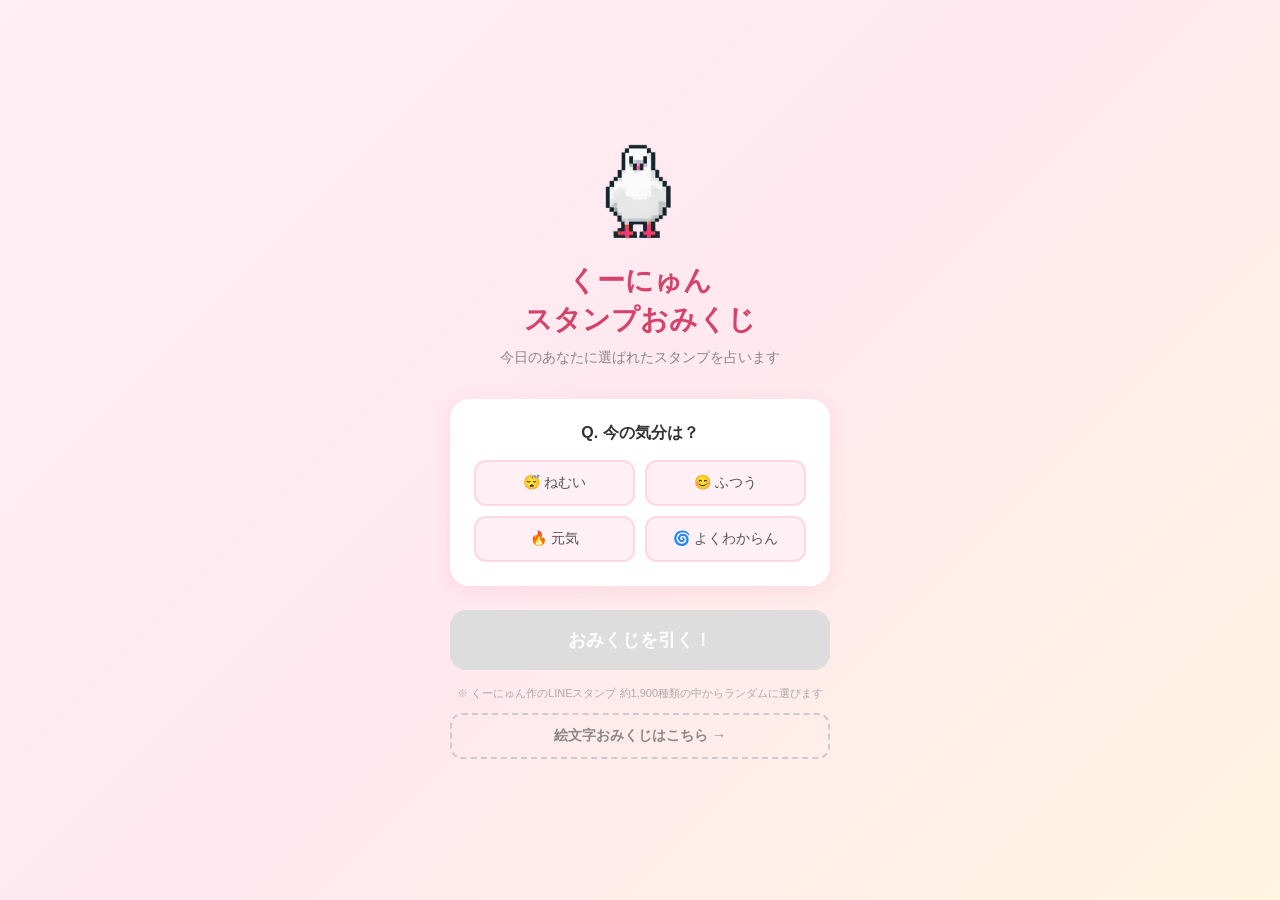
==== index.html @ 4dabcfcb "全ファイルを追加" ====
<!DOCTYPE html>
<html lang="ja">
<head>
  <meta charset="UTF-8">
  <meta name="viewport" content="width=device-width, initial-scale=1.0">
  <title>くーにゅんスタンプおみくじ</title>

  <!-- シェア用OGPタグ（結果URLで上書きされる） -->
  <meta property="og:title" content="くーにゅんスタンプおみくじ">
  <meta property="og:description" content="あなたに選ばれたくーにゅんのスタンプはこれ！">
  <meta property="og:image" content="https://stickershop.line-scdn.net/stickershop/v1/product/34236142/LINEStorePC/main.png">
  <meta name="twitter:card" content="summary_large_image">

  <link rel="stylesheet" href="style.css">
</head>
<body>

  <!-- ===== トップ画面 ===== -->
  <div id="screen-top" class="screen active">
    <div class="bottom-strip" id="strip-top">
      <div class="bottom-track track-rtl" id="track-top"></div>
    </div>
    <div class="container">
      <div class="logo"><img src="download.png" alt="くーにゅん" class="logo-img"></div>
      <h1>くーにゅん<br>スタンプおみくじ</h1>
      <p class="subtitle">今日のあなたに選ばれたスタンプを占います</p>

      <div class="question-box">
        <p class="question-label">Q. 今の気分は？</p>
        <div class="choices">
          <button class="choice-btn" data-value="0">😴 ねむい</button>
          <button class="choice-btn" data-value="1">😊 ふつう</button>
          <button class="choice-btn" data-value="2">🔥 元気</button>
          <button class="choice-btn" data-value="3">🌀 よくわからん</button>
        </div>
      </div>

      <button id="btn-omikuji" class="btn-main" disabled>
        おみくじを引く！
      </button>

      <p class="note">※ くーにゅん作のLINEスタンプ 約1,900種類の中からランダムに選びます</p>
      <a href="emoji.html" class="btn-nav">絵文字おみくじはこちら →</a>
    </div>
    <div class="bottom-strip" id="bottom-strip">
      <div class="bottom-track track-ltr" id="track-bottom"></div>
    </div>
  </div>

  <!-- ===== ローディング画面 ===== -->
  <div id="screen-loading" class="screen">
    <div class="container">
      <div class="loading-animation"><img src="download.png" alt="くーにゅん" class="logo-img"></div>
      <p class="loading-text">あなたのスタンプを<br>選んでいます…</p>
    </div>
  </div>

  <!-- ===== 結果画面 ===== -->
  <div id="screen-result" class="screen">
    <div class="container">
      <p class="result-label">✨ あなたに選ばれたスタンプ ✨</p>

      <div class="stamp-card">
        <img id="result-img" src="" alt="スタンプ画像">
        <p id="result-name" class="stamp-name"></p>
      </div>

      <a id="result-link" href="#" target="_blank" class="btn-store">
        LINEストアで見る →
      </a>

      <div class="share-area">
        <p class="share-label">シェアする</p>
        <div class="share-buttons">
          <button id="btn-x" class="btn-share btn-x">𝕏 でシェア</button>
          <button id="btn-line" class="btn-share btn-line">LINE でシェア</button>
          <button id="btn-copy" class="btn-share btn-copy">🔗 URLをコピー</button>
        </div>
      </div>

      <button id="btn-retry" class="btn-retry">もう一回引く</button>
    </div>
  </div>

  <!-- 左右流れるスタンプ装飾 -->
  <div class="side-column side-left" id="side-left">
    <div class="side-track" id="track-left"></div>
  </div>
  <div class="side-column side-right" id="side-right">
    <div class="side-track" id="track-right"></div>
  </div>

  <script src="script.js"></script>
</body>
</html>
---- style.css ----
* {
  box-sizing: border-box;
  margin: 0;
  padding: 0;
}

/* ===== 左右スタンプカラム ===== */
.side-column {
  position: fixed;
  top: 0;
  width: 140px;
  height: 100vh;
  overflow: hidden;
  pointer-events: auto;
  z-index: 0;
}

.side-left  { left: 0; }
.side-right { right: 0; }

/* ===== スマホ用：下に流れるスタンプ帯 ===== */
.bottom-strip {
  display: none;
  width: 100%;
  overflow: hidden;
  padding: 8px 0;
}

.bottom-track {
  display: flex;
  flex-direction: row;
  gap: 10px;
  width: max-content;
  animation-duration: 30s;
  animation-timing-function: linear;
  animation-iteration-count: infinite;
  animation-delay: 0.5s;
}

.track-ltr { animation-name: scroll-right; }
.track-rtl { animation-name: scroll-left; }

@keyframes scroll-left {
  from { transform: translateX(0); }
  to   { transform: translateX(-50%); }
}

@keyframes scroll-right {
  from { transform: translateX(-50%); }
  to   { transform: translateX(0); }
}

.bottom-stamp-img {
  width: 90px;
  height: 90px;
  min-width: 90px;
  object-fit: contain;
  border-radius: 10px;
  opacity: 0.75;
  flex-shrink: 0;
}

@media (max-width: 768px) {
  .side-column { display: none; }
  .bottom-strip { display: block; }
  .screen { flex-direction: column; justify-content: flex-start; }
  .container { padding-top: 4px; padding-bottom: 4px; }
  .logo-img { width: 38px; height: 38px; }
  .logo { margin-bottom: 2px; }
  h1 { font-size: 18px; margin-bottom: 0; }
  .subtitle { font-size: 10px; margin-bottom: 2px; }
  .question-box { padding: 10px; margin-top: 2px; margin-bottom: 8px; }
  .question-label { font-size: 13px; margin-bottom: 6px; }
  .choices { gap: 6px; }
  .choice-btn { padding: 7px 6px; font-size: 13px; }
  .btn-main { padding: 11px; font-size: 15px; margin-bottom: 4px; }
  .note { font-size: 9px; }
  .bottom-stamp-img { width: 70px; height: 70px; }
  .bottom-strip { padding: 4px 0; }
}

.side-track {
  display: flex;
  flex-direction: column;
  gap: 10px;
  padding: 10px;
}

.side-left  .side-track { animation: scroll-down 50s linear infinite; }
.side-right .side-track { animation: scroll-up   50s linear infinite; }

@keyframes scroll-up {
  from { transform: translateY(0); }
  to   { transform: translateY(-50%); }
}

@keyframes scroll-down {
  from { transform: translateY(-50%); }
  to   { transform: translateY(0); }
}

.side-stamp-img {
  width: 120px;
  height: 120px;
  object-fit: cover;
  border-radius: 12px;
  opacity: 0.55;
  transition: transform 0.2s ease, opacity 0.2s ease;
  cursor: pointer;
}

.side-stamp-img:hover {
  transform: scale(1.12);
  opacity: 1;
}

body {
  font-family: 'Hiragino Kaku Gothic ProN', 'Hiragino Sans', sans-serif;
  background: linear-gradient(135deg, #fff0f5 0%, #ffe8f0 50%, #fff5e0 100%);
  min-height: 100vh;
  display: flex;
  align-items: center;
  justify-content: center;
}

/* ===== 画面切り替え ===== */
.screen {
  display: none;
  width: 100%;
  min-height: 100vh;
  align-items: center;
  justify-content: center;
}
.screen.active {
  display: flex;
}

.container {
  max-width: 420px;
  width: 90%;
  margin: 0 auto;
  padding: 40px 20px;
  text-align: center;
}

/* ===== トップ画面 ===== */
.logo {
  margin-bottom: 16px;
  animation: float 3s ease-in-out infinite;
}

.logo-img {
  width: 100px;
  height: 100px;
  object-fit: contain;
}

@keyframes float {
  0%, 100% { transform: translateY(0); }
  50% { transform: translateY(-10px); }
}

h1 {
  font-size: 28px;
  font-weight: 900;
  color: #d4436a;
  line-height: 1.4;
  margin-bottom: 10px;
}

.subtitle {
  font-size: 14px;
  color: #888;
  margin-bottom: 32px;
}

.question-box {
  background: white;
  border-radius: 20px;
  padding: 24px;
  margin-bottom: 24px;
  box-shadow: 0 4px 20px rgba(212, 67, 106, 0.1);
}

.question-label {
  font-size: 16px;
  font-weight: bold;
  color: #333;
  margin-bottom: 16px;
}

.choices {
  display: grid;
  grid-template-columns: 1fr 1fr;
  gap: 10px;
}

.choice-btn {
  background: #fff0f5;
  border: 2px solid #ffd6e4;
  border-radius: 12px;
  padding: 12px 8px;
  font-size: 14px;
  cursor: pointer;
  transition: all 0.2s;
  color: #555;
}

.choice-btn:hover {
  background: #ffe0eb;
  border-color: #d4436a;
}

.choice-btn.selected {
  background: #d4436a;
  border-color: #d4436a;
  color: white;
  font-weight: bold;
}

.btn-main {
  width: 100%;
  padding: 18px;
  background: linear-gradient(135deg, #d4436a, #ff7096);
  color: white;
  border: none;
  border-radius: 16px;
  font-size: 18px;
  font-weight: bold;
  cursor: pointer;
  transition: all 0.3s;
  box-shadow: 0 4px 15px rgba(212, 67, 106, 0.4);
  margin-bottom: 16px;
}

.btn-main:disabled {
  background: #ddd;
  box-shadow: none;
  cursor: not-allowed;
}

.btn-main:not(:disabled):hover {
  transform: translateY(-2px);
  box-shadow: 0 6px 20px rgba(212, 67, 106, 0.5);
}

.note {
  font-size: 11px;
  color: #aaa;
}

/* ===== ローディング画面 ===== */
.loading-animation {
  font-size: 80px;
  animation: spin-bounce 1s ease-in-out infinite;
  margin-bottom: 24px;
}

@keyframes spin-bounce {
  0%   { transform: rotate(0deg) scale(1); }
  25%  { transform: rotate(10deg) scale(1.1); }
  50%  { transform: rotate(0deg) scale(1); }
  75%  { transform: rotate(-10deg) scale(1.1); }
  100% { transform: rotate(0deg) scale(1); }
}

.loading-text {
  font-size: 18px;
  color: #d4436a;
  font-weight: bold;
  line-height: 1.6;
}

/* ===== 結果画面 ===== */
.result-label {
  font-size: 15px;
  color: #d4436a;
  font-weight: bold;
  margin-bottom: 20px;
  letter-spacing: 1px;
}

.stamp-card {
  background: white;
  border-radius: 24px;
  padding: 24px;
  margin-bottom: 20px;
  box-shadow: 0 8px 30px rgba(212, 67, 106, 0.15);
  animation: pop-in 0.5s cubic-bezier(0.175, 0.885, 0.32, 1.275);
}

@keyframes pop-in {
  0%   { transform: scale(0.5); opacity: 0; }
  100% { transform: scale(1); opacity: 1; }
}

#result-img {
  width: 100%;
  max-width: 280px;
  border-radius: 12px;
  margin-bottom: 14px;
}

.stamp-name {
  font-size: 14px;
  color: #666;
  font-weight: bold;
}

.btn-store {
  display: block;
  background: #06c755;
  color: white;
  text-decoration: none;
  padding: 14px 24px;
  border-radius: 12px;
  font-size: 15px;
  font-weight: bold;
  margin-bottom: 24px;
  transition: all 0.2s;
}

.btn-store:hover {
  background: #05b04a;
  transform: translateY(-1px);
}

.share-area {
  background: white;
  border-radius: 20px;
  padding: 20px;
  margin-bottom: 20px;
  box-shadow: 0 4px 20px rgba(0,0,0,0.06);
}

.share-label {
  font-size: 13px;
  color: #999;
  margin-bottom: 12px;
}

.share-buttons {
  display: flex;
  flex-direction: column;
  gap: 10px;
}

.btn-share {
  padding: 12px;
  border: none;
  border-radius: 10px;
  font-size: 14px;
  font-weight: bold;
  cursor: pointer;
  transition: all 0.2s;
}

.btn-x {
  background: #000;
  color: white;
}
.btn-x:hover { background: #333; }

.btn-line {
  background: #06c755;
  color: white;
}
.btn-line:hover { background: #05b04a; }

.btn-copy {
  background: #f0f0f0;
  color: #333;
}
.btn-copy:hover { background: #e0e0e0; }
.btn-copy.copied {
  background: #d4436a;
  color: white;
}

.btn-nav {
  display: block;
  text-align: center;
  margin-top: 12px;
  padding: 12px;
  border: 2px dashed #ccc;
  border-radius: 12px;
  font-size: 14px;
  font-weight: bold;
  color: #888;
  text-decoration: none;
  transition: all 0.2s;
}

.btn-nav:hover {
  border-color: #d4436a;
  color: #d4436a;
  background: #fff0f5;
}

.btn-retry {
  background: none;
  border: 2px solid #d4436a;
  color: #d4436a;
  padding: 12px 32px;
  border-radius: 12px;
  font-size: 15px;
  font-weight: bold;
  cursor: pointer;
  transition: all 0.2s;
}

.btn-retry:hover {
  background: #d4436a;
  color: white;
}
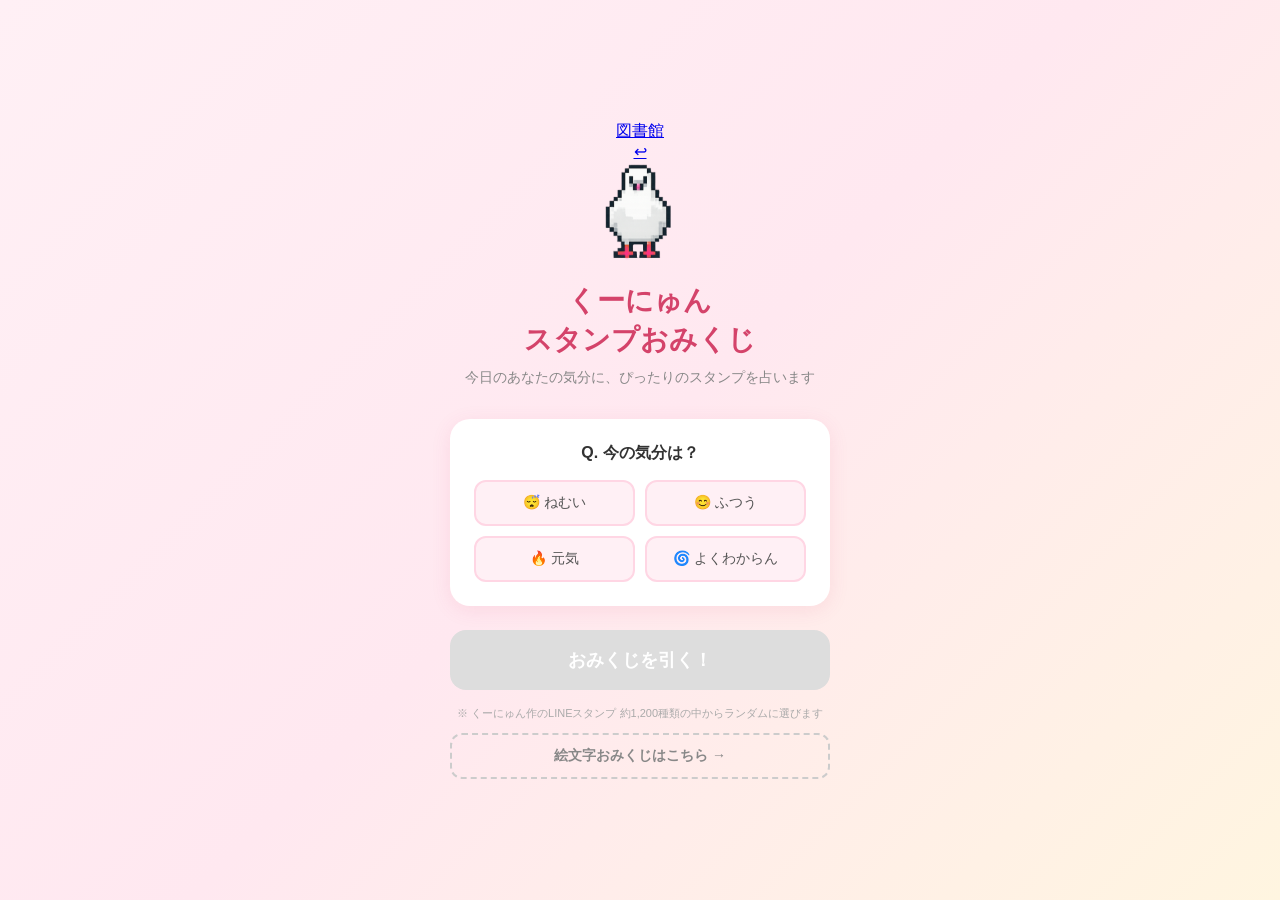
==== commit 0c5c161d: "OGP画像を鳩に変更" ====
--- a/index.html
+++ b/index.html
@@ -8,22 +8,24 @@
   <!-- シェア用OGPタグ（結果URLで上書きされる） -->
   <meta property="og:title" content="くーにゅんスタンプおみくじ">
   <meta property="og:description" content="あなたに選ばれたくーにゅんのスタンプはこれ！">
-  <meta property="og:image" content="https://stickershop.line-scdn.net/stickershop/v1/product/34236142/LINEStorePC/main.png">
+  <meta property="og:image" content="https://kuunyan-omikuji.vercel.app/download.png">
   <meta name="twitter:card" content="summary_large_image">
 
   <link rel="stylesheet" href="style.css">
 </head>
 <body>
-
   <!-- ===== トップ画面 ===== -->
   <div id="screen-top" class="screen active">
     <div class="bottom-strip" id="strip-top">
       <div class="bottom-track track-rtl" id="track-top"></div>
     </div>
     <div class="container">
-      <div class="logo"><img src="download.png" alt="くーにゅん" class="logo-img"></div>
+      <div class="logo-wrap">
+        <a href="library.html" class="back-to-lab">図書館<br><span class="back-arrow">↩︎</span></a>
+        <div class="logo"><img src="download.png" alt="くーにゅん" class="logo-img"></div>
+      </div>
       <h1>くーにゅん<br>スタンプおみくじ</h1>
-      <p class="subtitle">今日のあなたに選ばれたスタンプを占います</p>
+      <p class="subtitle">今日のあなたの気分に、ぴったりのスタンプを占います</p>
 
       <div class="question-box">
         <p class="question-label">Q. 今の気分は？</p>
@@ -39,7 +41,7 @@
         おみくじを引く！
       </button>
 
-      <p class="note">※ くーにゅん作のLINEスタンプ 約1,900種類の中からランダムに選びます</p>
+      <p class="note">※ くーにゅん作のLINEスタンプ 約1,200種類の中からランダムに選びます</p>
       <a href="emoji.html" class="btn-nav">絵文字おみくじはこちら →</a>
     </div>
     <div class="bottom-strip" id="bottom-strip">
